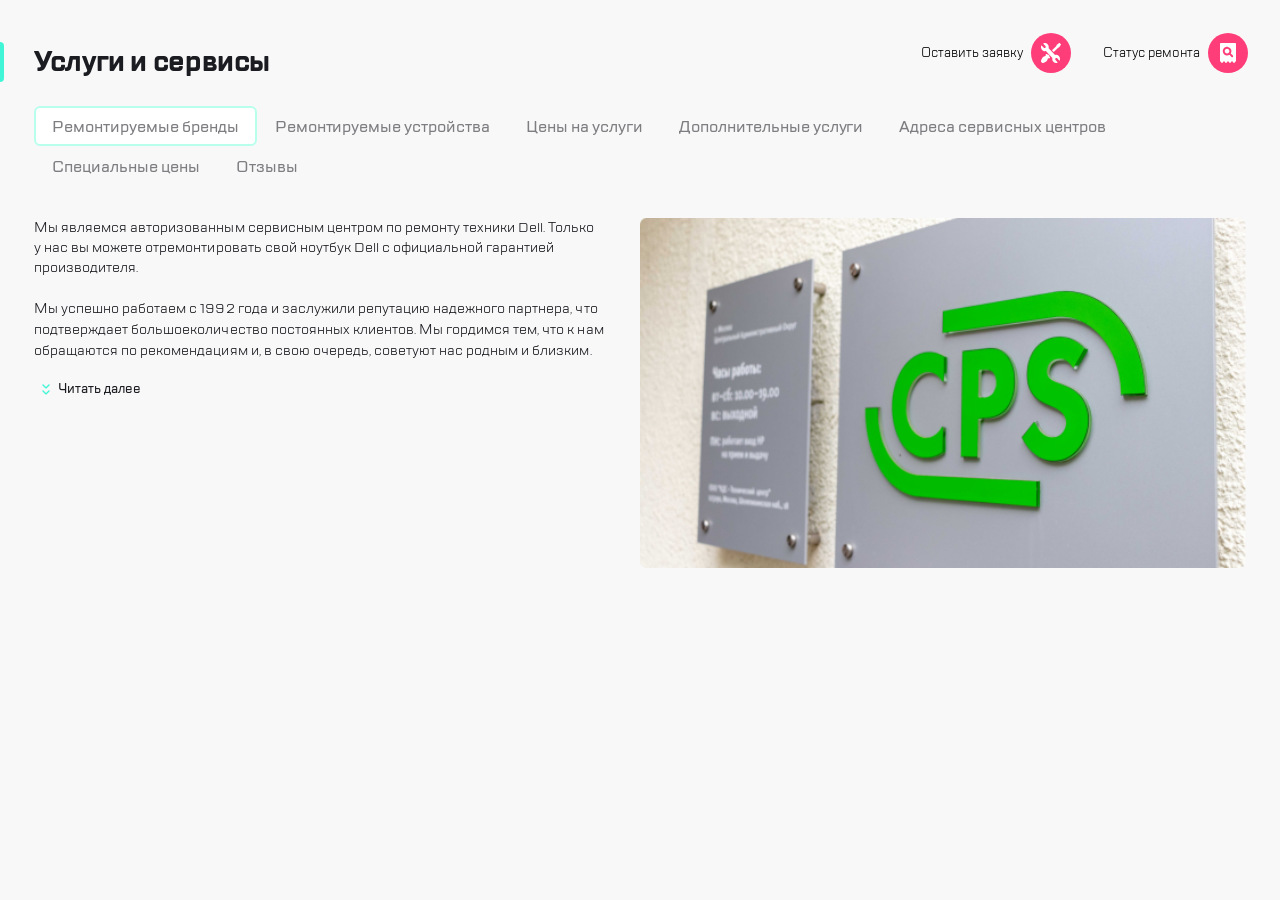
==== index.html @ 47857045 "First" ====
<!DOCTYPE html>
<html lang="ru">

<head>
    <meta charset="UTF-8">
    <meta name="viewport" content="width=device-width, initial-scale=1">
    <link rel="stylesheet" href="./styles.css">
    <title>CPS</title>
</head>

<body>
    <header class="menu">
        <nav class="menu__nav">
            <div class="header__left">
                <button class="menu__nav--button menu__button">
                    <img class="menu__button-img" src="./image/ic/burger.svg" alt="menu button">
                </button>
                <div class="nav__divider nav__divider--left"></div>
                <div class="menu__logo--wrapper">
                    <img class="menu__logo" src="./image/ic/Group.svg" alt="CPS Logo">
                </div>
            </div>
            <div class="header__center">
                <ul class="menu__nav--list1">
                    <li><button class="menu__nav--button call_button">
                            <img class="menu__nav--button--img" src="./image/ic/call.svg" alt="call button">
                        </button></li>
                    <li><button class="menu__nav--button chat_button">
                            <img class="menu__nav--button--img" src="./image/ic/chat.svg" alt="chat button">
                        </button></li>
                    <li><button class="menu__nav--button profile_button">
                            <img class="menu__nav--button--img" src="./image/ic/profile.svg" alt="profile button">
                        </button></li>
                </ul>
            </div>
            <div class="header__right">
                <div class="nav__divider nav__divider--right"></div>
                <ul class="menu__nav--list2">
                    <li><button class="menu__nav--button">
                            <span class="menu__nav--button--text">Оставить заявку</span>
                            <img class="menu__nav--button--img" src="./image/ic/repair.svg" alt="repair">
                        </button></li>
                    <li><button class="menu__nav--button">
                            <span class="menu__nav--button--text">Статус ремонта</span>
                            <img class="menu__nav-button--img" src="./image/ic/checkstatus.svg" alt="checkstatus">
                        </button></li>
                </ul>
            </div>
        </nav>
    </header>
    <main class="main">
        <section class="main__section">
            <div class="main__header">
                <div class="main__title">
                    <div class="main__divider"></div>
                    <h1 class="main__heading">Услуги и сервисы</h1>
                </div>
                <div class="main__nav--button">
                    <ul class="main__list--button">
                        <li><button class="main__nav--button">
                                <span class="main__nav--button--text">Оставить заявку</span>
                                <img class="main__nav-button--img" src="./image/ic/repair.svg" alt="repair">
                            </button></li>
                        <li><button class="main__nav--button">
                                <span class="main__nav--button--text">Статус ремонта</span>
                                <img class="main__nav--button--img" src="./image/ic/checkstatus.svg" alt="checkstatus">
                            </button></li>
                    </ul>
                </div>
            </div>
            <section class="main__menu">
                <div class="main__tabs">
                    <input class="tabs__input" type="radio" id="tab1" name="tab-control" checked>
                    <label class="tabs__label" for="tab1">Ремонтируемые бренды</label>
                    <input class="tabs__input" type="radio" id="tab2" name="tab-control">
                    <label class="tabs__label" for="tab2">Ремонтируемые устройства</label>
                    <input class="tabs__input" type="radio" id="tab3" name="tab-control">
                    <label class="tabs__label" for="tab3">Цены на услуги</label>
                    <input class="tabs__input" type="radio" id="tab4" name="tab-control">
                    <label class="tabs__label" for="tab4">Дополнительные услуги</label>
                    <input class="tabs__input" type="radio" id="tab5" name="tab-control">
                    <label class="tabs__label" for="tab5">Адреса сервисных центров</label>
                    <input class="tabs__input" type="radio" id="tab6" name="tab-control">
                    <label class="tabs__label" for="tab6">Специальные цены</label>
                    <input class="tabs__input" type="radio" id="tab7" name="tab-control">
                    <label class="tabs__label" for="tab7">Отзывы</label>
                </div>
            </section>
            <section class="main__content">
                <div class="main__paragraphs">
                    <p class="main__text main__text--first">Мы являемся авторизованным сервисным центром по ремонту
                        техники
                        Dell.
                        Только у нас вы можете
                        отремонтировать свой ноутбук Dell с официальной гарантией производителя.</p>
                    <br>
                    <p class="main__text main__text--second">Мы успешно работаем с 1992 года и заслужили репутацию
                        надежного партнера<span class="main__highlight">, что подтверждает большоеколичество постоянных
                            клиентов. Мы гордимся тем, что к нам обращаются по рекомендациям и, в свою
                            очередь, советуют нас родным и близким.</span></p>
                    <div>
                        <button class="main__expand--button">
                            <img class="main__expand--img" src="./image/ic/expand.svg" alt="expand">
                            Читать далее
                        </button>
                    </div>
                </div>
                <div>
                    <img class="main__image" src="./image/MG_3223.png" alt="CPS Picture">
                </div>
            </section>
        </section>
    </main>
    <footer>

    </footer>
</body>

</html>
---- styles.css ----
/* Сброс базовых стилей */

* {
    box-sizing: border-box;
    padding: 0;
    margin: 0;
}

html {
    font-size: 16px;
}

@font-face {
    font-family: 'TT Lakes Bold';
    src: url('./fonts/TTLakes-Bold.eot');
    src: url('./fonts/TTLakes-Bold.eot?#iefix') format('embedded-opentype'),
        url('./fonts/TTLakes-Bold.woff') format('woff'),
        url('./fonts/TTLakes-Bold.ttf') format('truetype');
    font-weight: 700;
    font-style: normal;
}

@font-face {
    font-family: 'TT Lakes Medium';
    src: url('./fonts/TTLakes-Medium.eot');
    src: url('./fonts/TTLakes-Medium.eot?#iefix') format('embedded-opentype'),
        url('./fonts/TTLakes-Medium.woff') format('woff'),
        url('./fonts/TTLakes-Medium.ttf') format('truetype');
    font-weight: 500;
    font-style: normal;
}

@font-face {
    font-family: 'TT Lakes Regular';
    src: url('./fonts/TTLakes-Regular.eot');
    src: url('./fonts/TTLakes-Regular.eot?#iefix') format('embedded-opentype'),
        url('./fonts/TTLakes-Regular.woff') format('woff'),
        url('./fonts/TTLakes-Regular.ttf') format('truetype');
    font-weight: 400;
    font-style: normal;
}


body {
    background-color: #F8F8F8;
    font-family: 'TT Lakes Regular', sans-serif;
}

h1 {
    font-family: 'TT Lakes Bold', sans-serif;
    color: rgba(27, 28, 33, 1);
    padding: 0;
    margin: 0;
    font-size: 1.75rem;
    line-height: 2.5rem;
    letter-spacing: -0.375px;
    margin-left: 0.75rem;
}

p {
    font-size: 0.875rem;
}

ul,
li {
    list-style: none;

}

button {
    background-color: transparent;
    border: none;
    padding: 0;
    margin: 0;
    cursor: pointer;
    font-family: inherit;
}

br {
    display: none;
}

/* Основа для мобильных */

/* Навигация */
.menu__nav {
    display: flex;
    /* width: auto; */
    min-height: 87px;
    justify-content: space-between;
    background-color: #FFFFFF;
    align-items: center;
    border-bottom: 1px solid rgba(217, 255, 245, 1);
    margin-bottom: 1.5rem;
}

/* Кнопки в навигации */

.menu__nav--button {
    width: 2.5rem;
    height: 2.5rem;
    margin: 1.5rem 0.5rem;
}

/* Скрытие текста кнопок навигации */

.menu__nav--button--text {
    display: none;
    font-family: 'TT Lakes Medium', sans-serif;
    color: rgba(27, 28, 33, 1)
}

/* Лого в навгиациичы */
.menu__logo--wrapper {
    margin: 0 5px 0 1px;
}

/* Разделитель в навигации */
.nav__divider {
    width: 2px;
    height: 2rem;
    background-color: #E0E0E0;
    border-radius: 1px;
    margin: 0 0.75rem;
}

/* Списки меню */
.menu__nav--list1,
.menu__nav--list2 {
    display: flex;
    padding: 0;
    margin: 0;
}

/* Выравнивание элементов в навигации */
.header__left,
.header__right,
.header__center {
    display: flex;
    align-items: center;
    padding: 0 0.5rem;
}

/* Центральная часть навигации на мобильных скрыта */
.header__center {
    display: none;
}

/* Выравнивание title */
.main__title {
    display: flex;
    align-items: center;
    margin-bottom: 1.5rem;
}

/* highlight */

.main__divider {
    width: 0.25rem;
    height: 2.5rem;
    background-color: rgba(65, 246, 215, 1);
    border-radius: 0 0.25rem 0.25rem 0;
}


/* Меню по разделам */
.main__tabs {
    display: flex;
    flex-wrap: nowrap;
    align-items: center;
    overflow-x: auto;
    /* Скрываем скроллбар */
    scrollbar-width: none;
    /* Firefox */
    -ms-overflow-style: none;
    padding: 0 1rem 1.5rem;
}

/* Кнопки меню по разделам  */
.tabs__label {
    font-family: 'TT Lakes Medium', sans-serif;
    color: rgba(126, 126, 130, 1);
    display: flex;
    flex-direction: row;
    padding: 0.5rem 1rem;
    height: 2.5rem;
    cursor: pointer;
    flex-shrink: 0;
    border: 2px solid transparent;
    border-radius: 6px;
    background-color: transparent;
    letter-spacing: -0.02px;
}

/* Скрытие радио-кнопок */
.tabs__input {
    display: none;
}

/* Стили для активной вкладки */
input[type="radio"]:checked+.tabs__label {
    border-radius: 6px;
    border: 2px solid rgba(184, 255, 236, 1);
    background-color: rgba(255, 255, 255, 1);
}

/* Скрытие второго абзаца в мобильной версии */
.main__text--second {
    display: none;
}


/* Стили для кнопки "Показать все" */
.main__expand--button {
    font-family: 'TT Lakes Medium', sans-serif;
    display: flex;
    align-items: center;
    height: 1.5rem;
    margin: 1rem 0;
    color: rgba(27, 28, 33, 1);
    line-height: 1.5rem;
    letter-spacing: -0.02px;
}

/* Стили для текста в основной части */
.main__paragraphs {
    width: auto;
    padding: 0 1rem;
    color: rgba(27, 28, 33, 1);
    line-height: 1.125rem;
    letter-spacing: 0.02px;
}


/* Стили для изображения в основной части */
.main__image {
    width: 100%;
    /* Контейнер на всю ширину */
    text-align: center;
    /* Центрируем картинку */
}

/* Стили для изображения в основной части */
/* .main__image img {
    max-width: 100%;
    height: auto;
    display: block;
    margin: 0 auto;
} */

.nav__divider--left {
    display: none;
}

.main__nav--button {
    display: none;
}

@media (min-width: 321px) and (max-width: 768px) {
    br {
        display: inline;
    }

    .header__center {
        display: flex;
        margin-left: auto;
        padding: 0;
        margin-right: -0.5rem;
    }

    h1 {
        margin-left: 1.25rem;
    }

    .main__text--second {
        display: inline;
    }

    .main__highlight {
        display: none;
    }

    .main__content {
        display: grid;
        /* flex-direction: row; */
        /* align-items: stretch; */
        /* width: 100%; */
        grid-template-columns: 1fr 1fr;

        margin-bottom: 2.5rem;
        padding: 0 2.125rem;
    }

    .main__paragraphs {
        padding: 0;
        line-height: 1.25rem;
        margin-right: 2rem;
    }

    .nav__divider--left {
        display: flex;
    }
}


@media (min-width: 769px) {
    br {
        display: inline;
    }

    .main__text--second {
        display: inline;
        margin-top: 1rem;
    }

    .main__header {
        display: flex;
        justify-content: space-between;
        align-items: center;
        padding-right: 2rem;
    }

    h1 {
        margin-left: 1.875rem;
    }

    .main__list--button {
        display: flex;
        gap: 2rem;
    }

    .main__nav--button {
        display: flex;
        align-items: center;
    }

    .main__nav--button--text {
        margin: 0.5rem 0.5rem 0.5rem 0;
    }

    .main__title {
        margin-top: 2.625rem;
    }

    .main__content {
        display: grid;
        grid-template-columns: 1fr 1fr;
        padding: 0 2.125rem;
    }

    .main__paragraphs {
        line-height: 1.25rem;
        padding-left: 0;
        margin-right: 1.25rem;
    }

    .main__tabs {
        padding: 0 2.125rem 2rem;
        /* flex-wrap: nowrap; */
        flex-wrap: wrap;
    }

    /* скрытие навигации */
    .nav__divider {
        display: none;
    }

    .menu__nav {
        display: none;
    }
}
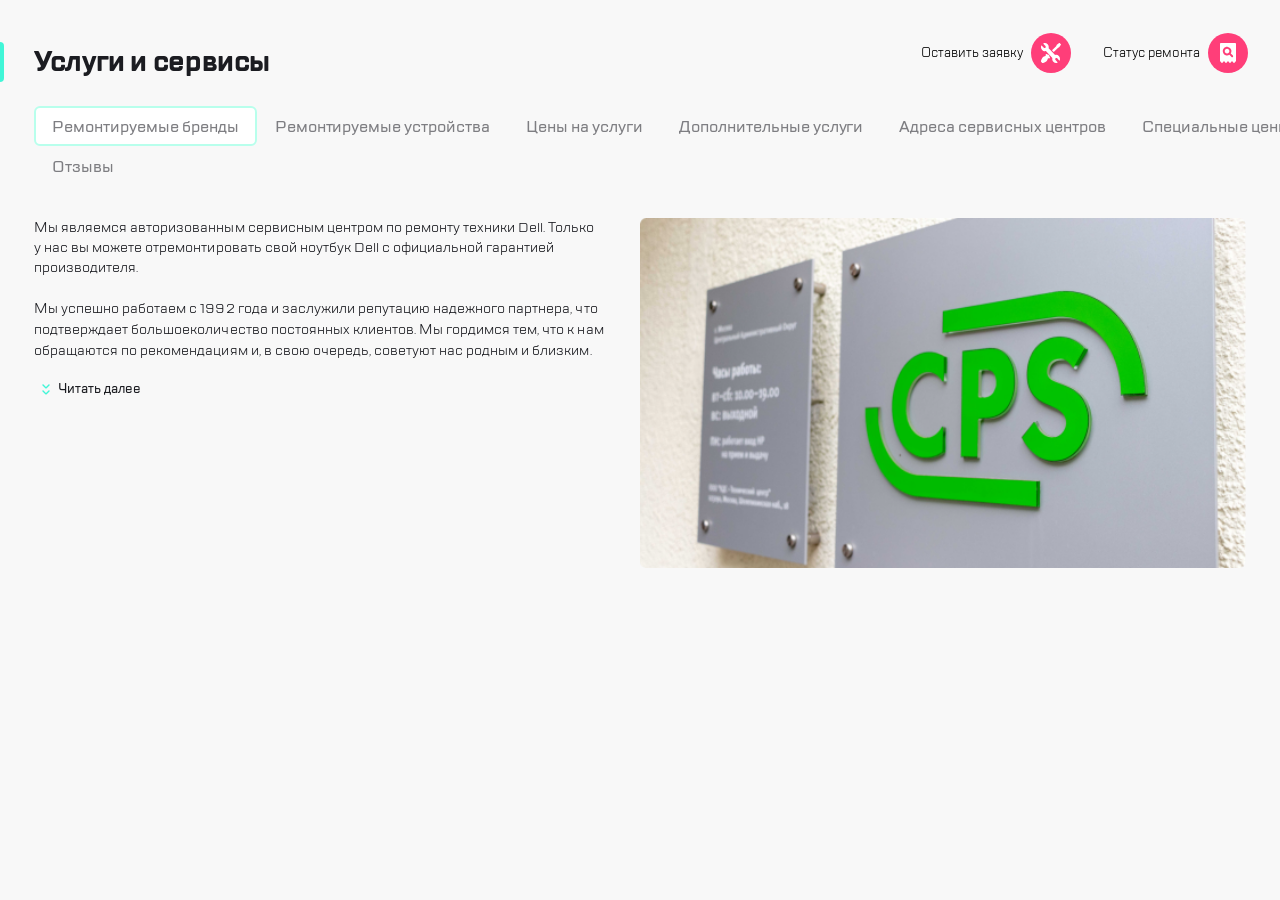
==== commit 1a025a91: "Fix Tab Menu" ====
--- a/index.html
+++ b/index.html
@@ -69,21 +69,23 @@
                 </div>
             </div>
             <section class="main__menu">
-                <div class="main__tabs">
-                    <input class="tabs__input" type="radio" id="tab1" name="tab-control" checked>
-                    <label class="tabs__label" for="tab1">Ремонтируемые бренды</label>
-                    <input class="tabs__input" type="radio" id="tab2" name="tab-control">
-                    <label class="tabs__label" for="tab2">Ремонтируемые устройства</label>
-                    <input class="tabs__input" type="radio" id="tab3" name="tab-control">
-                    <label class="tabs__label" for="tab3">Цены на услуги</label>
-                    <input class="tabs__input" type="radio" id="tab4" name="tab-control">
-                    <label class="tabs__label" for="tab4">Дополнительные услуги</label>
-                    <input class="tabs__input" type="radio" id="tab5" name="tab-control">
-                    <label class="tabs__label" for="tab5">Адреса сервисных центров</label>
-                    <input class="tabs__input" type="radio" id="tab6" name="tab-control">
-                    <label class="tabs__label" for="tab6">Специальные цены</label>
-                    <input class="tabs__input" type="radio" id="tab7" name="tab-control">
-                    <label class="tabs__label" for="tab7">Отзывы</label>
+                <div class="tabs">
+                    <div class="tabs__group">
+                        <input class="tabs__input" type="radio" id="tab1" name="tab-control" checked>
+                        <label class="tabs__label" for="tab1">Ремонтируемые бренды</label>
+                        <input class="tabs__input" type="radio" id="tab2" name="tab-control">
+                        <label class="tabs__label" for="tab2">Ремонтируемые устройства</label>
+                        <input class="tabs__input" type="radio" id="tab3" name="tab-control">
+                        <label class="tabs__label" for="tab3">Цены на услуги</label>
+                        <input class="tabs__input" type="radio" id="tab4" name="tab-control">
+                        <label class="tabs__label" for="tab4">Дополнительные услуги</label>
+                        <input class="tabs__input" type="radio" id="tab5" name="tab-control">
+                        <label class="tabs__label" for="tab5">Адреса сервисных центров</label>
+                        <input class="tabs__input" type="radio" id="tab6" name="tab-control">
+                        <label class="tabs__label" for="tab6">Специальные цены</label>
+                        <input class="tabs__input" type="radio" id="tab7" name="tab-control">
+                        <label class="tabs__label" for="tab7">Отзывы</label>
+                    </div>
                 </div>
             </section>
             <section class="main__content">
--- a/styles.css
+++ b/styles.css
@@ -163,8 +163,12 @@
 }
 
 
+.tabs {
+    display: flex;
+}
+
 /* Меню по разделам */
-.main__tabs {
+.tabs__group {
     display: flex;
     flex-wrap: nowrap;
     align-items: center;
@@ -240,13 +244,6 @@
     /* Центрируем картинку */
 }
 
-/* Стили для изображения в основной части */
-/* .main__image img {
-    max-width: 100%;
-    height: auto;
-    display: block;
-    margin: 0 auto;
-} */
 
 .nav__divider--left {
     display: none;
@@ -261,6 +258,14 @@
         display: inline;
     }
 
+    .menu__nav {
+        overflow-x: auto;
+        /* Скрываем скроллбар */
+        scrollbar-width: none;
+        /* Firefox */
+        -ms-overflow-style: none;
+    }
+
     .header__center {
         display: flex;
         margin-left: auto;
@@ -282,11 +287,7 @@
 
     .main__content {
         display: grid;
-        /* flex-direction: row; */
-        /* align-items: stretch; */
-        /* width: 100%; */
         grid-template-columns: 1fr 1fr;
-
         margin-bottom: 2.5rem;
         padding: 0 2.125rem;
     }
@@ -354,10 +355,16 @@
         margin-right: 1.25rem;
     }
 
-    .main__tabs {
+    .tabs__group {
         padding: 0 2.125rem 2rem;
-        /* flex-wrap: nowrap; */
-        flex-wrap: wrap;
+        display: grid;
+        grid-template-columns: repeat(6, auto);
+        white-space: nowrap;
+    }
+
+    .tabs__label:last-of-type {
+        grid-column: 1 / -1;
+        justify-self: start;
     }
 
     /* скрытие навигации */
